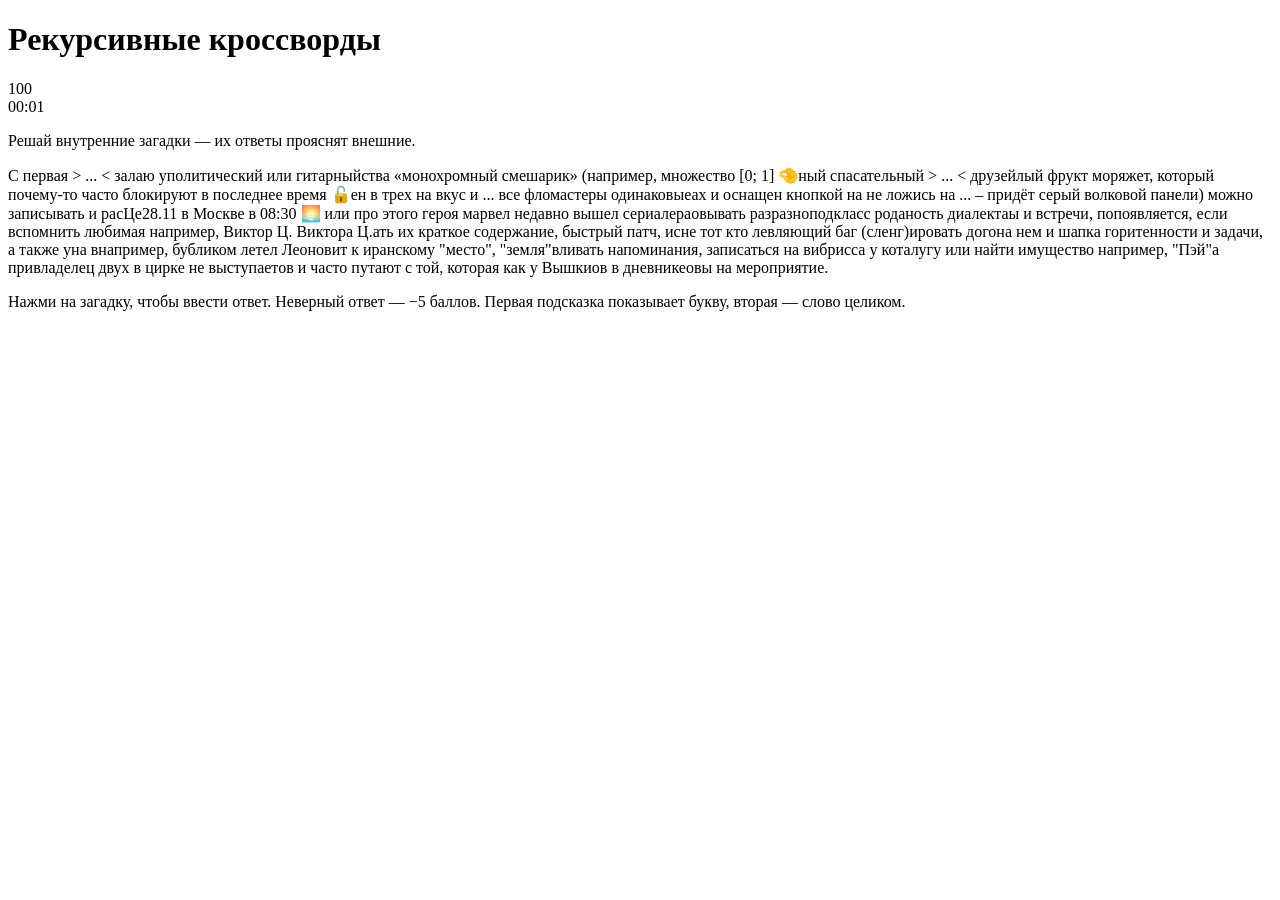
==== index.html @ 98103dd8 "Add index.html" ====
<!doctype html>
<html lang="ru">
<head>
  <meta charset="utf-8">
  <meta name="viewport" content="width=device-width, initial-scale=1, viewport-fit=cover">
  <meta name="theme-color" content="#D5F0FF">
  <title>Рекурсивные кроссворды</title>
  <link rel="stylesheet" href="styles.css">
  <script src="https://telegram.org/js/telegram-web-app.js" defer></script>
</head>
<body>
  <div class="app">
    <header class="topbar">
      <div class="brand">
        <h1>Рекурсивные кроссворды</h1>
      </div>
      <div class="stats">
        <div class="score" id="score" aria-live="polite">100</div>
        <div class="timer" id="timer" title="Время решения" aria-label="Время решения">00:00</div>
      </div>
    </header>

    <main>
      <p class="lead">Решай внутренние загадки — их ответы прояснят внешние.</p>
      <section class="card">
        <div class="puzzle" id="puzzle"></div>
      </section>
      <p class="tip">Нажми на загадку, чтобы ввести ответ. Неверный ответ — −5 баллов. Первая подсказка показывает букву, вторая — слово целиком.</p>
      <section class="log" id="logSection" hidden>
        <h2>Что открыл</h2>
        <ol class="log-list" id="log"></ol>
      </section>
    </main>
  </div>

  <div class="sheet" id="solver" hidden>
    <div class="sheet-head">
      <span class="sheet-title">Ответ для загадки</span>
      <button id="close" class="icon-btn" type="button" aria-label="Закрыть">&times;</button>
    </div>
    <div class="clue-preview" id="clue"></div>
    <div class="hint-row">
      <button id="hint1" class="hint-btn" type="button">Буква &middot; −10</button>
      <button id="hint2" class="hint-btn" type="button">Слово &middot; −25</button>
    </div>
    <div class="hint-text" id="hintText" aria-live="polite"></div>
    <p class="penalty-note">Неверный ответ: −5 баллов</p>
    <form id="form">
      <input id="answer" type="text" autocomplete="off" autocapitalize="off" spellcheck="false" placeholder="Твой ответ">
      <button id="submit" class="primary" type="submit">Ответить</button>
    </form>
    <div class="feedback" id="feedback" aria-live="polite"></div>
  </div>

  <div class="toast" id="toast" hidden></div>

  <div class="overlay" id="complete" hidden>
    <div class="finish-card">
      <div class="finish-badge">Готово</div>
      <p class="finish-text" id="finishText"></p>
      <div class="finish-stats">
        <span>Баллы: <strong id="finishScore"></strong></span>
        <span>Время: <strong id="finishTime"></strong></span>
      </div>
      <button id="again" class="primary" type="button">Ещё раз</button>
    </div>
  </div>

  <script src="content.js"></script>
  <script src="app.js"></script>
</body>
</html>
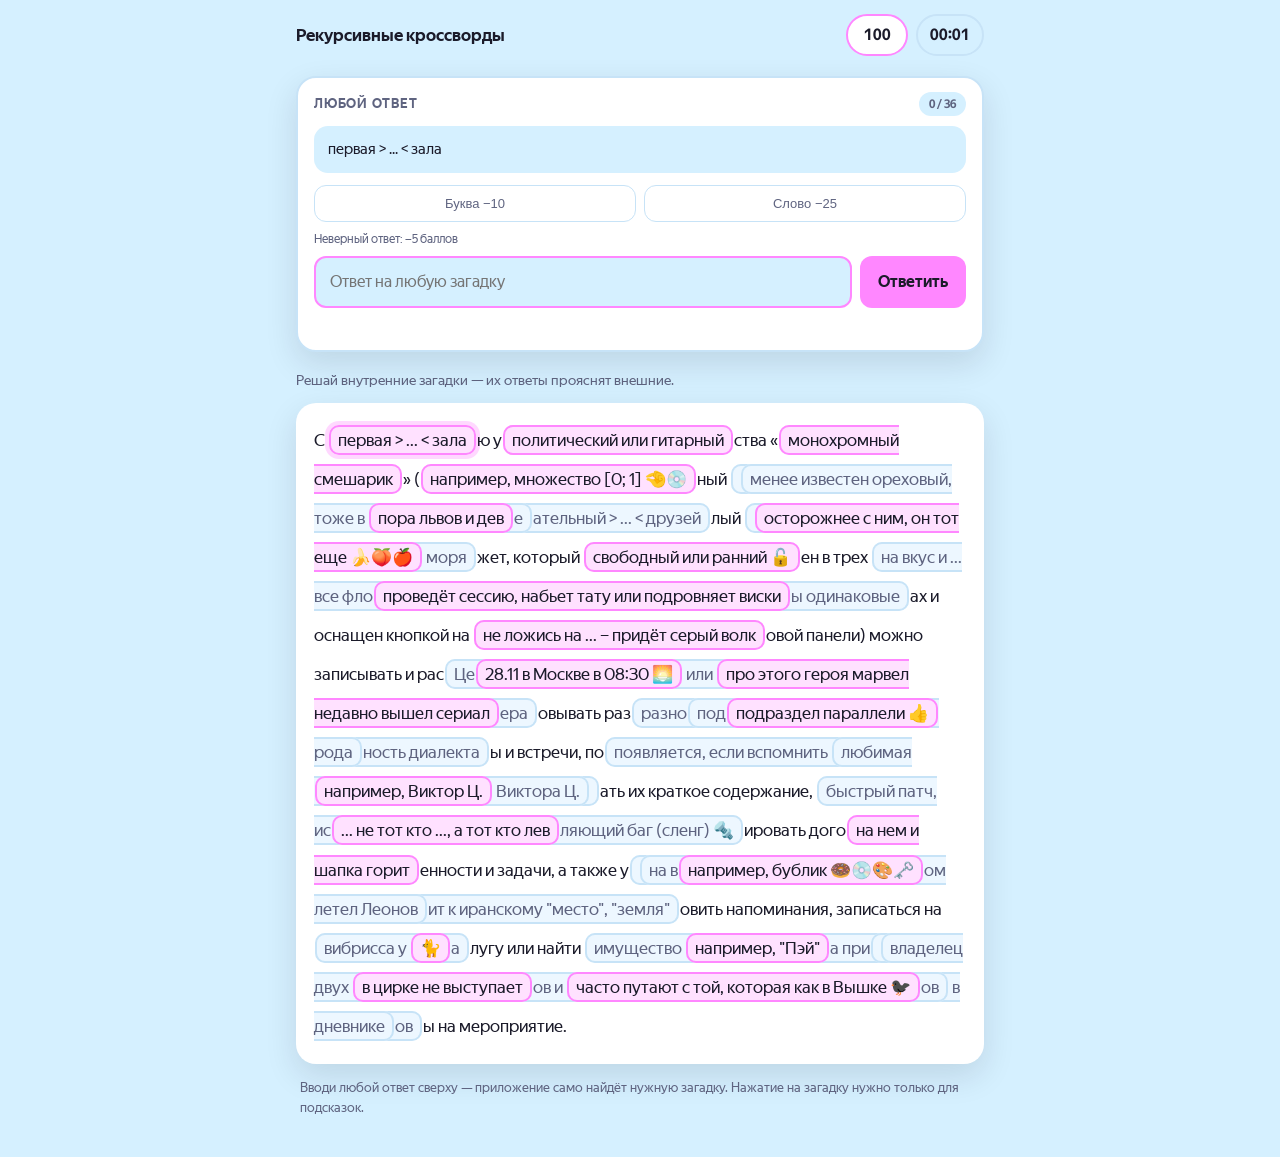
==== commit 3761ee18: "Add recursive crossword Telegram Mini App with MD-based content and global answer input" ====
--- a/index.html
+++ b/index.html
@@ -20,36 +20,36 @@
       </div>
     </header>
 
+    <section class="composer" id="composer" aria-label="Окно ввода ответов">
+      <div class="composer-head">
+        <span class="composer-title">Любой ответ</span>
+        <span class="progress" id="progress">0 / 0</span>
+      </div>
+      <div class="clue-preview" id="clue"></div>
+      <div class="hint-row">
+        <button id="hint1" class="hint-btn" type="button">Буква −10</button>
+        <button id="hint2" class="hint-btn" type="button">Слово −25</button>
+      </div>
+      <div class="hint-text" id="hintText" aria-live="polite"></div>
+      <p class="penalty-note">Неверный ответ: −5 баллов</p>
+      <form id="form">
+        <input id="answer" type="text" autocomplete="off" autocapitalize="off" spellcheck="false" placeholder="Ответ на любую загадку">
+        <button id="submit" class="primary" type="submit">Ответить</button>
+      </form>
+      <div class="feedback" id="feedback" aria-live="polite"></div>
+    </section>
+
     <main>
       <p class="lead">Решай внутренние загадки — их ответы прояснят внешние.</p>
       <section class="card">
         <div class="puzzle" id="puzzle"></div>
       </section>
-      <p class="tip">Нажми на загадку, чтобы ввести ответ. Неверный ответ — −5 баллов. Первая подсказка показывает букву, вторая — слово целиком.</p>
+      <p class="tip">Вводи любой ответ сверху — приложение само найдёт нужную загадку. Нажатие на загадку нужно только для подсказок.</p>
       <section class="log" id="logSection" hidden>
-        <h2>Что открыл</h2>
+        <h2>Уже открыто</h2>
         <ol class="log-list" id="log"></ol>
       </section>
     </main>
-  </div>
-
-  <div class="sheet" id="solver" hidden>
-    <div class="sheet-head">
-      <span class="sheet-title">Ответ для загадки</span>
-      <button id="close" class="icon-btn" type="button" aria-label="Закрыть">&times;</button>
-    </div>
-    <div class="clue-preview" id="clue"></div>
-    <div class="hint-row">
-      <button id="hint1" class="hint-btn" type="button">Буква &middot; −10</button>
-      <button id="hint2" class="hint-btn" type="button">Слово &middot; −25</button>
-    </div>
-    <div class="hint-text" id="hintText" aria-live="polite"></div>
-    <p class="penalty-note">Неверный ответ: −5 баллов</p>
-    <form id="form">
-      <input id="answer" type="text" autocomplete="off" autocapitalize="off" spellcheck="false" placeholder="Твой ответ">
-      <button id="submit" class="primary" type="submit">Ответить</button>
-    </form>
-    <div class="feedback" id="feedback" aria-live="polite"></div>
   </div>
 
   <div class="toast" id="toast" hidden></div>
--- a/styles.css
+++ b/styles.css
@@ -0,0 +1,440 @@
+@font-face {
+  font-family: 'YS Geo';
+  src: url('fonts/YS-Geo-Regular.ttf') format('truetype');
+  font-weight: 400;
+  font-style: normal;
+  font-display: swap;
+}
+
+@font-face {
+  font-family: 'YS Geo';
+  src: url('fonts/YS-Geo-Medium.ttf') format('truetype');
+  font-weight: 500;
+  font-style: normal;
+  font-display: swap;
+}
+
+@font-face {
+  font-family: 'YS Geo';
+  src: url('fonts/YS-Geo-Bold.ttf') format('truetype');
+  font-weight: 700;
+  font-style: normal;
+  font-display: swap;
+}
+
+:root {
+  --bg: #D5F0FF;
+  --accent: #FF87FF;
+  --accent-soft: #FFE1FF;
+  --surface: #FFFFFF;
+  --ink: #1B1B2A;
+  --muted: #5F6480;
+  --line: #C7E3F7;
+  --shadow: 0 12px 32px rgba(27, 27, 42, 0.12);
+}
+
+* { box-sizing: border-box; }
+
+html, body {
+  margin: 0;
+  padding: 0;
+  min-height: 100%;
+}
+
+body {
+  background: var(--bg);
+  color: var(--ink);
+  font-family: 'YS Geo', Arial, Helvetica, sans-serif;
+  font-size: 16px;
+  line-height: 1.5;
+  font-synthesis: none;
+  -webkit-font-smoothing: antialiased;
+}
+
+[hidden] { display: none !important; }
+
+.app {
+  max-width: 720px;
+  margin: 0 auto;
+  padding: calc(14px + env(safe-area-inset-top)) 16px calc(40px + env(safe-area-inset-bottom));
+}
+
+.topbar {
+  display: flex;
+  align-items: center;
+  justify-content: space-between;
+  gap: 12px;
+  margin-bottom: 20px;
+}
+
+.brand {
+  display: flex;
+  align-items: center;
+  gap: 10px;
+  min-width: 0;
+}
+
+.brand h1 {
+  margin: 0;
+  font-size: 17px;
+  font-weight: 700;
+  line-height: 1.2;
+  overflow: hidden;
+  text-overflow: ellipsis;
+  white-space: nowrap;
+}
+
+.stats {
+  display: flex;
+  align-items: center;
+  gap: 8px;
+  flex: 0 0 auto;
+}
+
+.score {
+  min-width: 62px;
+  text-align: center;
+  padding: 7px 12px;
+  border-radius: 999px;
+  background: var(--surface);
+  border: 2px solid var(--accent);
+  font-weight: 700;
+  font-variant-numeric: tabular-nums;
+}
+
+.timer {
+  min-width: 62px;
+  text-align: center;
+  padding: 7px 12px;
+  border-radius: 999px;
+  background: var(--bg);
+  border: 2px solid var(--line);
+  font-weight: 700;
+  font-variant-numeric: tabular-nums;
+}
+
+.lead {
+  margin: 0 0 12px;
+  color: var(--muted);
+  font-size: 14px;
+}
+
+.card {
+  background: var(--surface);
+  border-radius: 20px;
+  padding: 18px;
+  box-shadow: var(--shadow);
+}
+
+.puzzle {
+  font-size: 17px;
+  line-height: 2.3;
+}
+
+.tip {
+  margin: 14px 4px 0;
+  color: var(--muted);
+  font-size: 13px;
+}
+
+.log {
+  margin: 22px 4px 0;
+}
+
+.log h2 {
+  margin: 0 0 10px;
+  color: var(--muted);
+  font-size: 13px;
+  font-weight: 700;
+  text-transform: uppercase;
+  letter-spacing: 0.05em;
+}
+
+.log-list {
+  display: grid;
+  gap: 8px;
+  margin: 0;
+  padding: 0;
+  list-style: none;
+}
+
+.log-item {
+  display: flex;
+  flex-direction: column;
+  gap: 2px;
+  padding: 10px 12px;
+  border: 1.5px solid var(--line);
+  border-radius: 12px;
+  background: var(--surface);
+}
+
+.log-clue {
+  color: var(--muted);
+  font-size: 13px;
+}
+
+.log-answer {
+  color: var(--ink);
+  font-weight: 700;
+}
+
+.clue {
+  display: inline;
+  margin: 0 1px;
+  padding: 3px 7px;
+  border: 2px solid var(--accent);
+  border-radius: 10px;
+  background: var(--accent-soft);
+  color: var(--ink);
+  font: inherit;
+  line-height: inherit;
+  cursor: pointer;
+  transition: transform 0.12s ease, box-shadow 0.12s ease;
+}
+
+.clue:hover {
+  transform: translateY(-1px);
+  box-shadow: 0 4px 10px rgba(255, 135, 255, 0.35);
+}
+
+.clue.locked {
+  border-color: var(--line);
+  background: #EDF7FF;
+  color: var(--muted);
+  cursor: pointer;
+}
+
+.clue.locked:hover {
+  box-shadow: none;
+  transform: none;
+}
+
+.clue.selected {
+  box-shadow: 0 0 0 4px rgba(255, 135, 255, 0.32);
+}
+
+.answer-inline {
+  padding: 2px 6px;
+  border-radius: 8px;
+  background: var(--accent);
+  color: var(--ink);
+  font-weight: 700;
+}
+
+.composer {
+  position: sticky;
+  top: calc(10px + env(safe-area-inset-top));
+  z-index: 20;
+  margin-bottom: 18px;
+  padding: 14px 16px 16px;
+  background: var(--surface);
+  border: 2px solid var(--line);
+  border-radius: 20px;
+  box-shadow: var(--shadow);
+}
+
+.composer-head {
+  display: flex;
+  align-items: center;
+  justify-content: space-between;
+  gap: 12px;
+  margin-bottom: 10px;
+}
+
+.composer-title {
+  font-size: 13px;
+  font-weight: 700;
+  color: var(--muted);
+  text-transform: uppercase;
+  letter-spacing: 0.06em;
+}
+
+.progress {
+  padding: 3px 10px;
+  border-radius: 999px;
+  background: var(--bg);
+  color: var(--muted);
+  font-size: 12px;
+  font-weight: 700;
+  font-variant-numeric: tabular-nums;
+}
+
+.clue-preview {
+  padding: 12px 14px;
+  border-radius: 14px;
+  background: var(--bg);
+  font-size: 15px;
+  line-height: 1.5;
+  margin-bottom: 12px;
+}
+
+.clue-preview .clue {
+  border-width: 1.5px;
+  padding: 1px 5px;
+}
+
+.hint-row {
+  display: flex;
+  gap: 8px;
+  margin-bottom: 8px;
+}
+
+.hint-btn {
+  flex: 1;
+  padding: 10px 8px;
+  border: 1.5px solid var(--line);
+  border-radius: 12px;
+  background: var(--surface);
+  color: var(--muted);
+  font-size: 13px;
+  font-weight: 500;
+  cursor: pointer;
+}
+
+.hint-btn:disabled {
+  opacity: 0.5;
+  cursor: default;
+}
+
+.hint-text {
+  min-height: 20px;
+  margin-bottom: 8px;
+  font-size: 14px;
+  font-weight: 500;
+  color: var(--ink);
+}
+
+.hint-text:empty { display: none; }
+
+.penalty-note {
+  margin: 0 0 8px;
+  color: var(--muted);
+  font-size: 12px;
+}
+
+#form {
+  display: flex;
+  gap: 8px;
+}
+
+#answer {
+  flex: 1;
+  min-width: 0;
+  padding: 12px 14px;
+  border: 2px solid var(--line);
+  border-radius: 12px;
+  background: var(--bg);
+  color: var(--ink);
+  font: inherit;
+  outline: none;
+}
+
+#answer:focus {
+  border-color: var(--accent);
+}
+
+.primary {
+  padding: 12px 18px;
+  border: 0;
+  border-radius: 12px;
+  background: var(--accent);
+  color: var(--ink);
+  font: inherit;
+  font-weight: 700;
+  cursor: pointer;
+}
+
+.primary:active { transform: translateY(1px); }
+
+body.in-telegram #submit { display: none; }
+
+.feedback {
+  min-height: 18px;
+  margin-top: 8px;
+  font-size: 13px;
+  color: var(--muted);
+}
+
+.feedback.error { color: #C13B6B; font-weight: 500; }
+
+.shake { animation: shake 0.25s ease; }
+
+@keyframes shake {
+  0%, 100% { transform: translateX(0); }
+  25% { transform: translateX(-5px); }
+  75% { transform: translateX(5px); }
+}
+
+.toast {
+  position: fixed;
+  top: calc(14px + env(safe-area-inset-top));
+  left: 50%;
+  transform: translateX(-50%);
+  z-index: 40;
+  padding: 10px 16px;
+  border-radius: 999px;
+  background: var(--ink);
+  color: #FFFFFF;
+  font-size: 13px;
+  box-shadow: var(--shadow);
+  white-space: nowrap;
+}
+
+.overlay {
+  position: fixed;
+  inset: 0;
+  z-index: 30;
+  display: grid;
+  place-items: center;
+  padding: 24px;
+  background: rgba(27, 27, 42, 0.45);
+}
+
+.finish-card {
+  width: 100%;
+  max-width: 420px;
+  padding: 24px;
+  border-radius: 24px;
+  background: var(--surface);
+  box-shadow: var(--shadow);
+  text-align: center;
+}
+
+.finish-badge {
+  display: inline-block;
+  padding: 5px 12px;
+  border-radius: 999px;
+  background: var(--accent);
+  color: var(--ink);
+  font-size: 13px;
+  font-weight: 700;
+}
+
+.finish-text {
+  margin: 16px 0;
+  font-size: 17px;
+  line-height: 1.6;
+}
+
+.finish-stats {
+  display: flex;
+  justify-content: center;
+  gap: 18px;
+  margin: 0 0 20px;
+  color: var(--muted);
+  font-size: 14px;
+}
+
+.finish-stats strong {
+  color: var(--ink);
+  font-size: 20px;
+  font-variant-numeric: tabular-nums;
+}
+
+@media (max-width: 420px) {
+  .brand h1 { font-size: 15px; }
+  .puzzle { font-size: 16px; }
+  #form { flex-wrap: wrap; }
+  #answer { flex-basis: 100%; }
+  .primary { width: 100%; }
+}
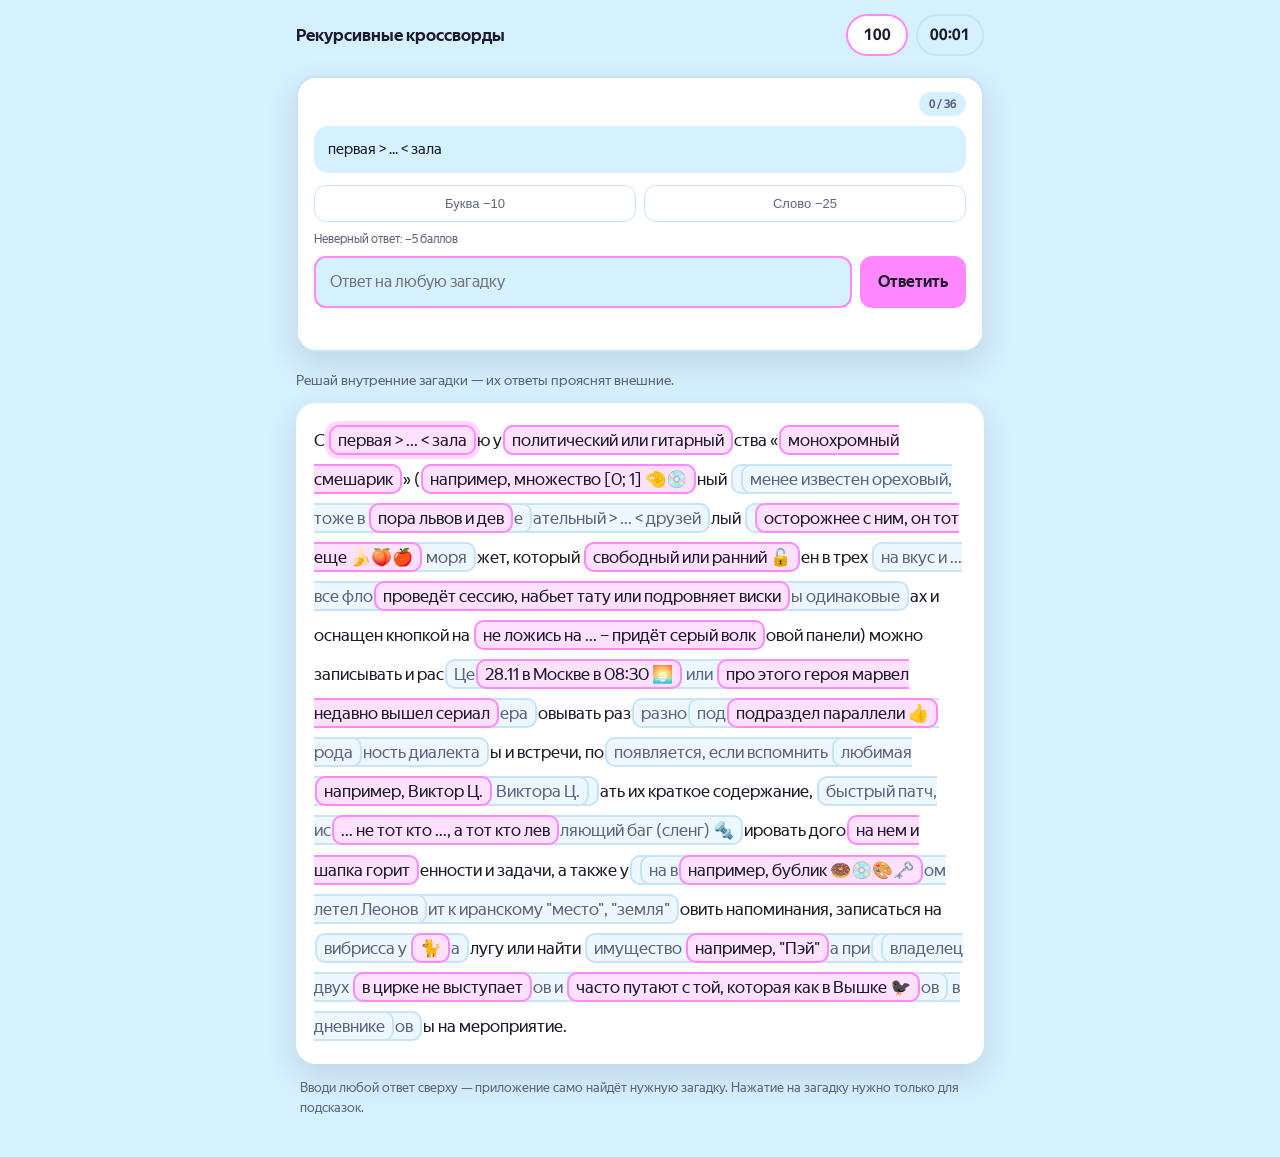
==== commit c869d83f: "Remove 'Любой ответ' label from answer composer" ====
--- a/index.html
+++ b/index.html
@@ -22,7 +22,6 @@
 
     <section class="composer" id="composer" aria-label="Окно ввода ответов">
       <div class="composer-head">
-        <span class="composer-title">Любой ответ</span>
         <span class="progress" id="progress">0 / 0</span>
       </div>
       <div class="clue-preview" id="clue"></div>
--- a/styles.css
+++ b/styles.css
@@ -236,17 +236,9 @@
 .composer-head {
   display: flex;
   align-items: center;
-  justify-content: space-between;
+  justify-content: flex-end;
   gap: 12px;
   margin-bottom: 10px;
-}
-
-.composer-title {
-  font-size: 13px;
-  font-weight: 700;
-  color: var(--muted);
-  text-transform: uppercase;
-  letter-spacing: 0.06em;
 }
 
 .progress {
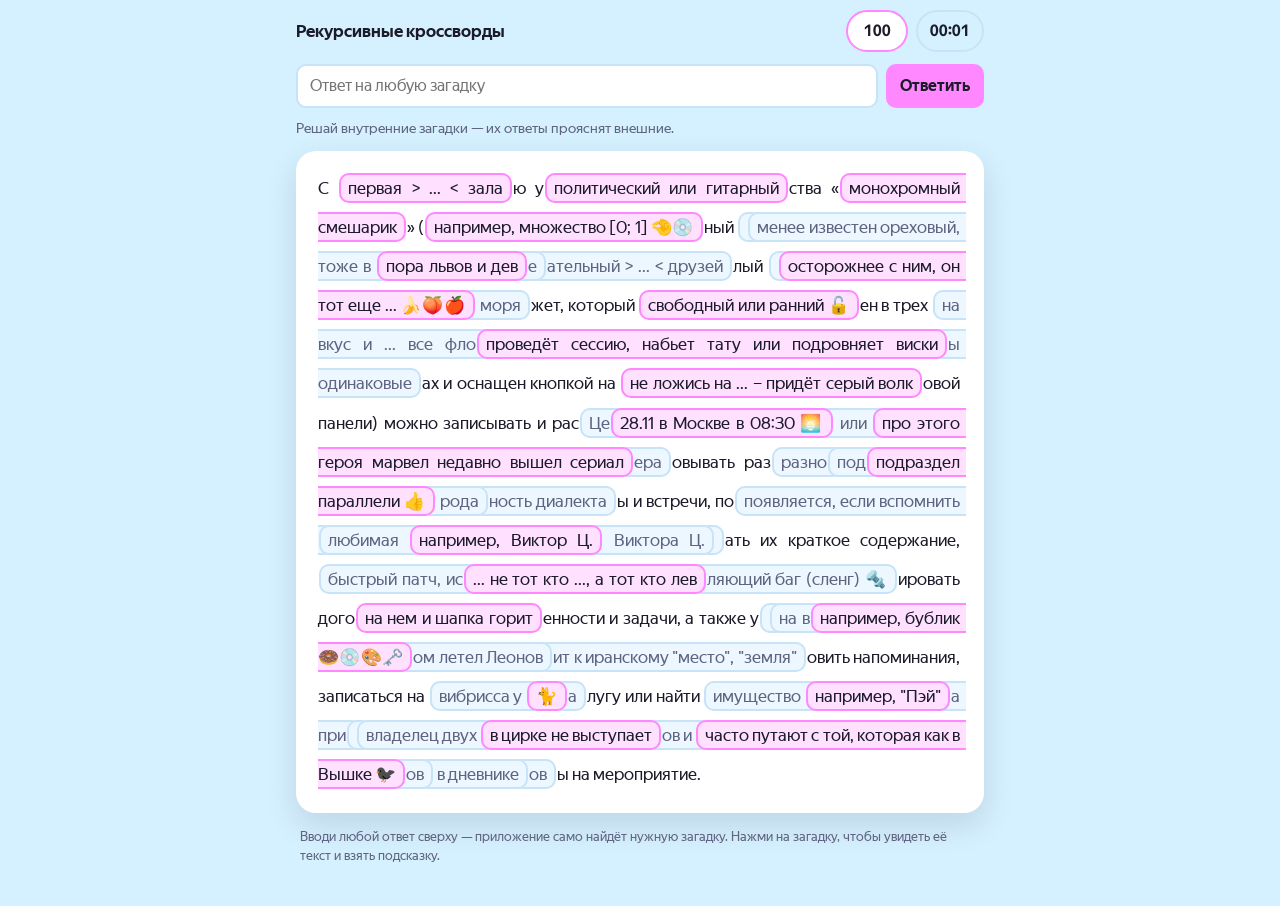
==== commit c1e85337: "Refine compact composer, clue toggling and puzzle text layout" ====
--- a/index.html
+++ b/index.html
@@ -30,7 +30,6 @@
         <button id="hint2" class="hint-btn" type="button">Слово −25</button>
       </div>
       <div class="hint-text" id="hintText" aria-live="polite"></div>
-      <p class="penalty-note">Неверный ответ: −5 баллов</p>
       <form id="form">
         <input id="answer" type="text" autocomplete="off" autocapitalize="off" spellcheck="false" placeholder="Ответ на любую загадку">
         <button id="submit" class="primary" type="submit">Ответить</button>
@@ -43,7 +42,7 @@
       <section class="card">
         <div class="puzzle" id="puzzle"></div>
       </section>
-      <p class="tip">Вводи любой ответ сверху — приложение само найдёт нужную загадку. Нажатие на загадку нужно только для подсказок.</p>
+      <p class="tip">Вводи любой ответ сверху — приложение само найдёт нужную загадку. Нажми на загадку, чтобы увидеть её текст и взять подсказку.</p>
       <section class="log" id="logSection" hidden>
         <h2>Уже открыто</h2>
         <ol class="log-list" id="log"></ol>
--- a/styles.css
+++ b/styles.css
@@ -56,7 +56,7 @@
 .app {
   max-width: 720px;
   margin: 0 auto;
-  padding: calc(14px + env(safe-area-inset-top)) 16px calc(40px + env(safe-area-inset-bottom));
+  padding: calc(10px + env(safe-area-inset-top)) 16px calc(40px + env(safe-area-inset-bottom));
 }
 
 .topbar {
@@ -64,7 +64,7 @@
   align-items: center;
   justify-content: space-between;
   gap: 12px;
-  margin-bottom: 20px;
+  margin-bottom: 12px;
 }
 
 .brand {
@@ -127,8 +127,39 @@
 }
 
 .puzzle {
+  position: relative;
+  z-index: 0;
+  padding-left: 4px;
+  padding-right: 6px;
   font-size: 17px;
   line-height: 2.3;
+  text-align: justify;
+  text-justify: inter-word;
+}
+
+.clue-extensions {
+  position: absolute;
+  inset: 0;
+  z-index: -1;
+  overflow: hidden;
+  pointer-events: none;
+}
+
+.clue-extension {
+  position: absolute;
+  border-top: 2px solid var(--accent);
+  border-bottom: 2px solid var(--accent);
+  background: var(--accent-soft);
+}
+
+.clue-extension.locked {
+  border-color: var(--line);
+  background: #EDF7FF;
+}
+
+.answer-extension {
+  position: absolute;
+  background: var(--accent);
 }
 
 .tip {
@@ -223,14 +254,35 @@
 
 .composer {
   position: sticky;
-  top: calc(10px + env(safe-area-inset-top));
+  top: calc(6px + env(safe-area-inset-top));
   z-index: 20;
-  margin-bottom: 18px;
-  padding: 14px 16px 16px;
+  margin-bottom: 12px;
+  padding: 10px 12px 12px;
   background: var(--surface);
   border: 2px solid var(--line);
-  border-radius: 20px;
+  border-radius: 16px;
   box-shadow: var(--shadow);
+}
+
+.composer:not(.composer--open) {
+  margin-bottom: 10px;
+  padding: 0;
+  background: transparent;
+  border: 0;
+  border-radius: 0;
+  box-shadow: none;
+}
+
+.composer:not(.composer--open) .composer-head,
+.composer:not(.composer--open) .clue-preview,
+.composer:not(.composer--open) .hint-row,
+.composer:not(.composer--open) .hint-text,
+.composer:not(.composer--open) .feedback {
+  display: none;
+}
+
+.composer:not(.composer--open) #answer {
+  background: var(--surface);
 }
 
 .composer-head {
@@ -238,26 +290,26 @@
   align-items: center;
   justify-content: flex-end;
   gap: 12px;
-  margin-bottom: 10px;
+  margin-bottom: 6px;
 }
 
 .progress {
-  padding: 3px 10px;
+  padding: 2px 8px;
   border-radius: 999px;
   background: var(--bg);
   color: var(--muted);
-  font-size: 12px;
+  font-size: 11px;
   font-weight: 700;
   font-variant-numeric: tabular-nums;
 }
 
 .clue-preview {
-  padding: 12px 14px;
-  border-radius: 14px;
+  padding: 8px 10px;
+  border-radius: 10px;
   background: var(--bg);
-  font-size: 15px;
-  line-height: 1.5;
-  margin-bottom: 12px;
+  font-size: 14px;
+  line-height: 1.35;
+  margin-bottom: 8px;
 }
 
 .clue-preview .clue {
@@ -268,17 +320,17 @@
 .hint-row {
   display: flex;
   gap: 8px;
-  margin-bottom: 8px;
+  margin-bottom: 6px;
 }
 
 .hint-btn {
   flex: 1;
-  padding: 10px 8px;
+  padding: 6px 8px;
   border: 1.5px solid var(--line);
-  border-radius: 12px;
-  background: var(--surface);
-  color: var(--muted);
-  font-size: 13px;
+  border-radius: 10px;
+  background: var(--surface);
+  color: var(--muted);
+  font-size: 12px;
   font-weight: 500;
   cursor: pointer;
 }
@@ -289,20 +341,14 @@
 }
 
 .hint-text {
-  min-height: 20px;
-  margin-bottom: 8px;
-  font-size: 14px;
+  min-height: 18px;
+  margin-bottom: 6px;
+  font-size: 13px;
   font-weight: 500;
   color: var(--ink);
 }
 
 .hint-text:empty { display: none; }
-
-.penalty-note {
-  margin: 0 0 8px;
-  color: var(--muted);
-  font-size: 12px;
-}
 
 #form {
   display: flex;
@@ -312,9 +358,9 @@
 #answer {
   flex: 1;
   min-width: 0;
-  padding: 12px 14px;
+  padding: 8px 12px;
   border: 2px solid var(--line);
-  border-radius: 12px;
+  border-radius: 10px;
   background: var(--bg);
   color: var(--ink);
   font: inherit;
@@ -326,9 +372,9 @@
 }
 
 .primary {
-  padding: 12px 18px;
+  padding: 8px 14px;
   border: 0;
-  border-radius: 12px;
+  border-radius: 10px;
   background: var(--accent);
   color: var(--ink);
   font: inherit;
@@ -341,9 +387,9 @@
 body.in-telegram #submit { display: none; }
 
 .feedback {
-  min-height: 18px;
-  margin-top: 8px;
-  font-size: 13px;
+  min-height: 14px;
+  margin-top: 6px;
+  font-size: 12px;
   color: var(--muted);
 }
 
@@ -370,6 +416,7 @@
   font-size: 13px;
   box-shadow: var(--shadow);
   white-space: nowrap;
+  cursor: pointer;
 }
 
 .overlay {
